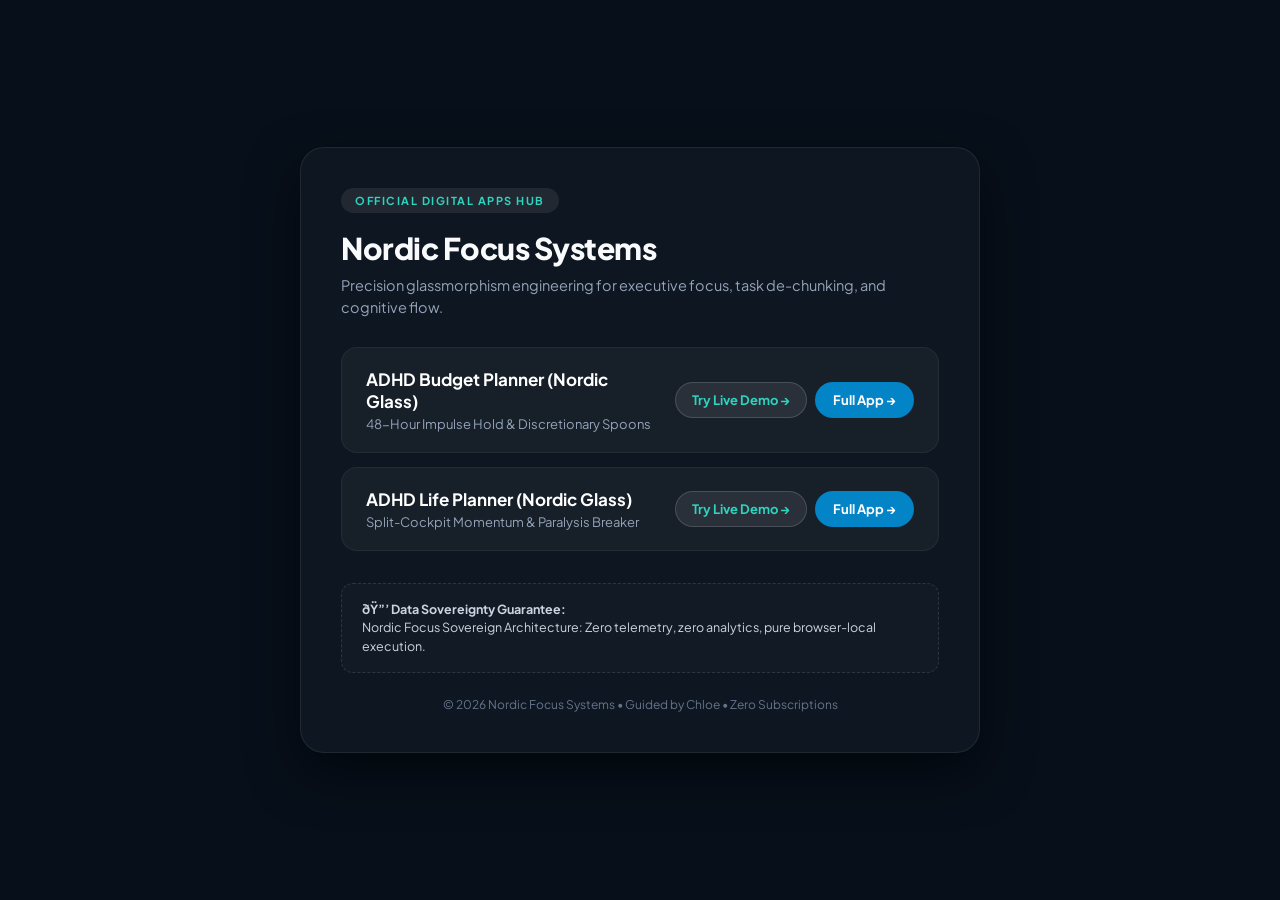
==== index.html @ 453ee56e "feat: publish tools and storefront" ====
﻿<!DOCTYPE html>
<html lang="en">
<head>
  <meta charset="utf-8">
  <meta name="viewport" content="width=device-width, initial-scale=1">
  <title>Nordic Focus Systems â€” Autonomous Executive Momentum Systems</title>
  <style>
    @import url('https://fonts.googleapis.com/css2?family=Plus+Jakarta+Sans:wght@400;500;600;700;800&display=swap');
    * { box-sizing: border-box; margin: 0; padding: 0; }
    body {
      font-family: 'Plus Jakarta Sans', -apple-system, sans-serif;
      background-color: #070f1a;
      color: #f8fafc;
      min-height: 100vh;
      display: flex;
      flex-direction: column;
      align-items: center;
      justify-content: center;
      padding: 32px 20px;
    }
    .container {
      max-width: 680px;
      width: 100%;
      background: rgba(255, 255, 255, 0.03);
      border: 1px solid rgba(255, 255, 255, 0.08);
      border-radius: 24px;
      padding: 40px;
      box-shadow: 0 20px 50px rgba(0,0,0,0.5);
    }
    .badge {
      display: inline-block;
      background: rgba(255, 255, 255, 0.08);
      color: #2dd4bf;
      font-size: 11px;
      font-weight: 700;
      text-transform: uppercase;
      letter-spacing: 1.5px;
      padding: 6px 14px;
      border-radius: 999px;
      margin-bottom: 16px;
    }
    h1 { font-size: 30px; font-weight: 800; margin-bottom: 8px; letter-spacing: -0.5px; }
    .tagline { font-size: 14.5px; color: #94a3b8; margin-bottom: 28px; line-height: 1.5; }
    .tool-list { display: flex; flex-direction: column; gap: 14px; margin-bottom: 32px; }
    .tool-card {
      background: rgba(255, 255, 255, 0.04);
      border: 1px solid rgba(255, 255, 255, 0.06);
      border-radius: 16px;
      padding: 20px 24px;
      display: flex;
      align-items: center;
      justify-content: space-between;
      gap: 16px;
      transition: all 0.2s ease;
    }
    .tool-card:hover {
      background: rgba(255, 255, 255, 0.07);
      border-color: #2dd4bf;
      transform: translateY(-2px);
    }
    .tool-info h3 { font-size: 17px; font-weight: 700; margin-bottom: 4px; color: #ffffff; }
    .tool-info p { font-size: 13px; color: #94a3b8; }
    .tool-actions { display: flex; align-items: center; gap: 8px; flex-shrink: 0; }
    .btn-demo {
      display: inline-block;
      background: rgba(255, 255, 255, 0.08);
      color: #2dd4bf;
      border: 1px solid rgba(255, 255, 255, 0.15);
      text-decoration: none;
      font-size: 13px;
      font-weight: 700;
      padding: 9px 16px;
      border-radius: 999px;
      white-space: nowrap;
      transition: all 0.2s;
    }
    .btn-demo:hover {
      background: rgba(255, 255, 255, 0.14);
      border-color: #2dd4bf;
    }
    .btn-launch {
      display: inline-block;
      background: #0284c7;
      color: #ffffff;
      text-decoration: none;
      font-size: 13px;
      font-weight: 700;
      padding: 10px 18px;
      border-radius: 999px;
      white-space: nowrap;
      transition: opacity 0.2s;
    }
    .btn-launch:hover { opacity: 0.9; }
    .pledge-box {
      background: rgba(255, 255, 255, 0.02);
      border: 1px dashed rgba(255, 255, 255, 0.12);
      border-radius: 12px;
      padding: 16px 20px;
      font-size: 12.5px;
      color: #cbd5e1;
      line-height: 1.5;
      margin-bottom: 24px;
    }
    .footer { text-align: center; font-size: 12px; color: #64748b; }
    @media (max-width: 580px) {
      .container { padding: 24px 20px; }
      .tool-card { flex-direction: column; align-items: flex-start; }
      .btn-launch { width: 100%; text-align: center; }
    }
  </style>
</head>
<body>
  <div class="container">
    <span class="badge">Official Digital Apps Hub</span>
    <h1>Nordic Focus Systems</h1>
    <p class="tagline">Precision glassmorphism engineering for executive focus, task de-chunking, and cognitive flow.</p>

    <div class="tool-list">
      <div class="tool-card">
        <div class="tool-info">
          <h3>ADHD Budget Planner (Nordic Glass)</h3>
          <p>48-Hour Impulse Hold & Discretionary Spoons</p>
        </div>
        <div class="tool-actions">
          <a href="./adhd-budget-planner-2/demo/" class="btn-demo" target="_blank">Try Live Demo &rarr;</a>
          <a href="./adhd-budget-planner-2/" class="btn-launch" target="_blank">Full App &rarr;</a>
        </div>
      </div>      <div class="tool-card">
        <div class="tool-info">
          <h3>ADHD Life Planner (Nordic Glass)</h3>
          <p>Split-Cockpit Momentum & Paralysis Breaker</p>
        </div>
        <div class="tool-actions">
          <a href="./adhd-life-planner-2/demo/" class="btn-demo" target="_blank">Try Live Demo &rarr;</a>
          <a href="./adhd-life-planner-2/" class="btn-launch" target="_blank">Full App &rarr;</a>
        </div>
      </div>
    </div>

    <div class="pledge-box">
      <strong>ðŸ”’ Data Sovereignty Guarantee:</strong><br>
      Nordic Focus Sovereign Architecture: Zero telemetry, zero analytics, pure browser-local execution.
    </div>

    <div class="footer">
      &copy; 2026 Nordic Focus Systems &bull; Guided by Chloe &bull; Zero Subscriptions
    </div>
  </div>
</body>
</html>
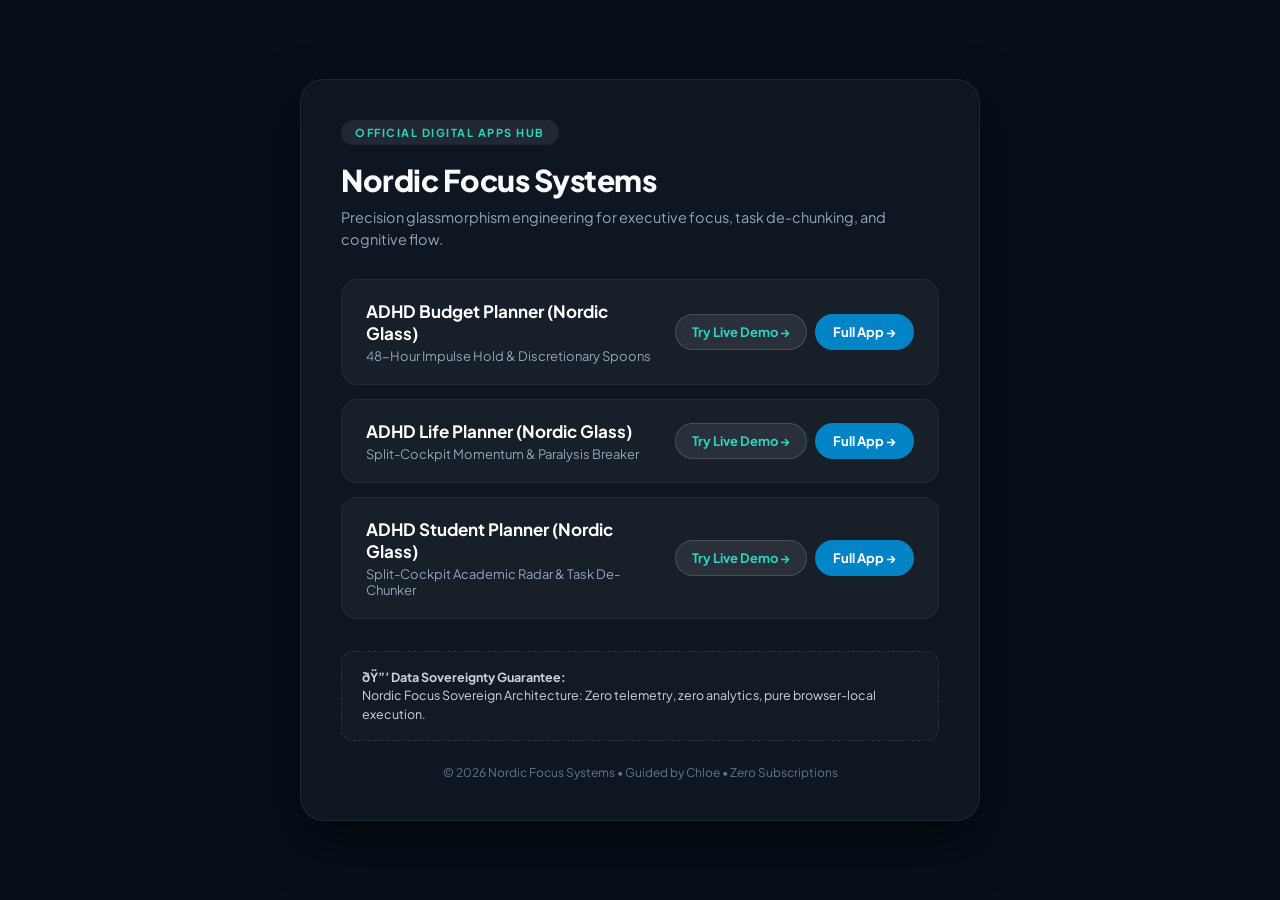
==== commit 05412c9a: "feat: publish tools and storefront" ====
--- a/index.html
+++ b/index.html
@@ -134,6 +134,15 @@
           <a href="./adhd-life-planner-2/demo/" class="btn-demo" target="_blank">Try Live Demo &rarr;</a>
           <a href="./adhd-life-planner-2/" class="btn-launch" target="_blank">Full App &rarr;</a>
         </div>
+      </div>      <div class="tool-card">
+        <div class="tool-info">
+          <h3>ADHD Student Planner (Nordic Glass)</h3>
+          <p>Split-Cockpit Academic Radar & Task De-Chunker</p>
+        </div>
+        <div class="tool-actions">
+          <a href="./adhd-student-planner-2/demo/" class="btn-demo" target="_blank">Try Live Demo &rarr;</a>
+          <a href="./adhd-student-planner-2/" class="btn-launch" target="_blank">Full App &rarr;</a>
+        </div>
       </div>
     </div>
 
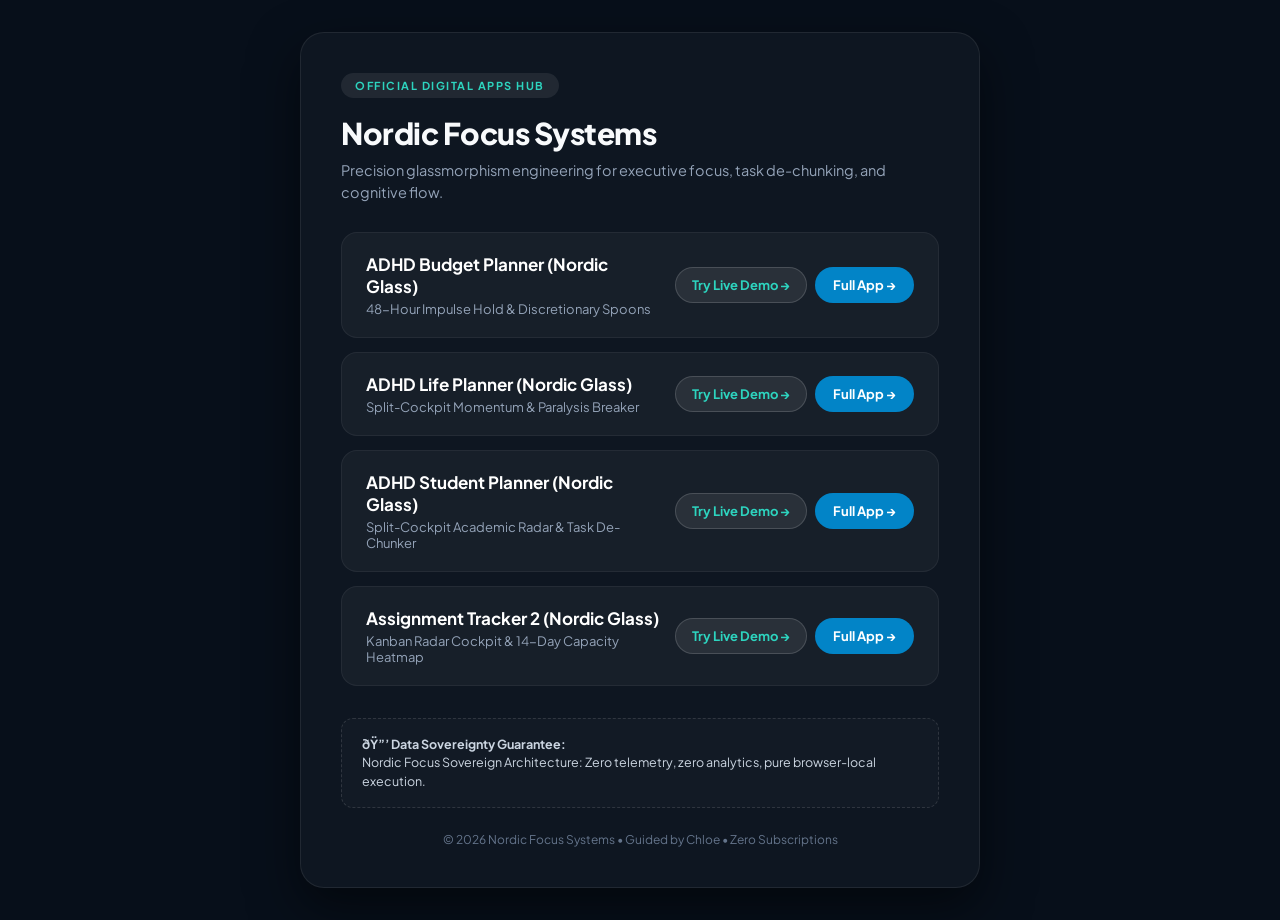
==== commit a67a59aa: "feat: publish tools and storefront" ====
--- a/index.html
+++ b/index.html
@@ -143,6 +143,15 @@
           <a href="./adhd-student-planner-2/demo/" class="btn-demo" target="_blank">Try Live Demo &rarr;</a>
           <a href="./adhd-student-planner-2/" class="btn-launch" target="_blank">Full App &rarr;</a>
         </div>
+      </div>      <div class="tool-card">
+        <div class="tool-info">
+          <h3>Assignment Tracker 2 (Nordic Glass)</h3>
+          <p>Kanban Radar Cockpit & 14-Day Capacity Heatmap</p>
+        </div>
+        <div class="tool-actions">
+          <a href="./assignment-tracker-2/demo/" class="btn-demo" target="_blank">Try Live Demo &rarr;</a>
+          <a href="./assignment-tracker-2/" class="btn-launch" target="_blank">Full App &rarr;</a>
+        </div>
       </div>
     </div>
 
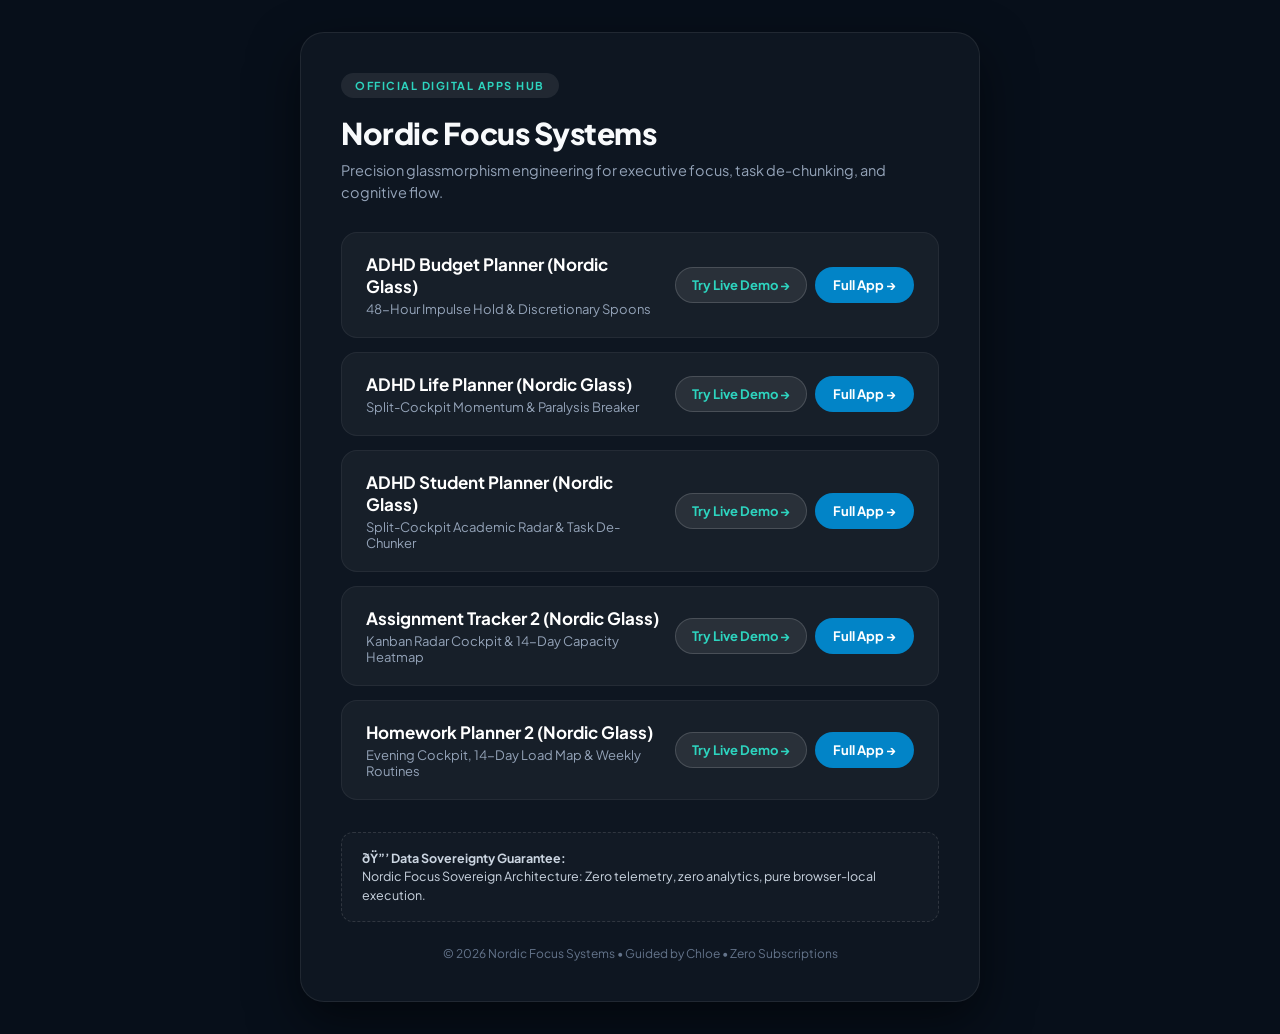
==== commit 487c7f67: "feat: publish tools and storefront" ====
--- a/index.html
+++ b/index.html
@@ -152,6 +152,15 @@
           <a href="./assignment-tracker-2/demo/" class="btn-demo" target="_blank">Try Live Demo &rarr;</a>
           <a href="./assignment-tracker-2/" class="btn-launch" target="_blank">Full App &rarr;</a>
         </div>
+      </div>      <div class="tool-card">
+        <div class="tool-info">
+          <h3>Homework Planner 2 (Nordic Glass)</h3>
+          <p>Evening Cockpit, 14-Day Load Map & Weekly Routines</p>
+        </div>
+        <div class="tool-actions">
+          <a href="./homework-planner-2/demo/" class="btn-demo" target="_blank">Try Live Demo &rarr;</a>
+          <a href="./homework-planner-2/" class="btn-launch" target="_blank">Full App &rarr;</a>
+        </div>
       </div>
     </div>
 
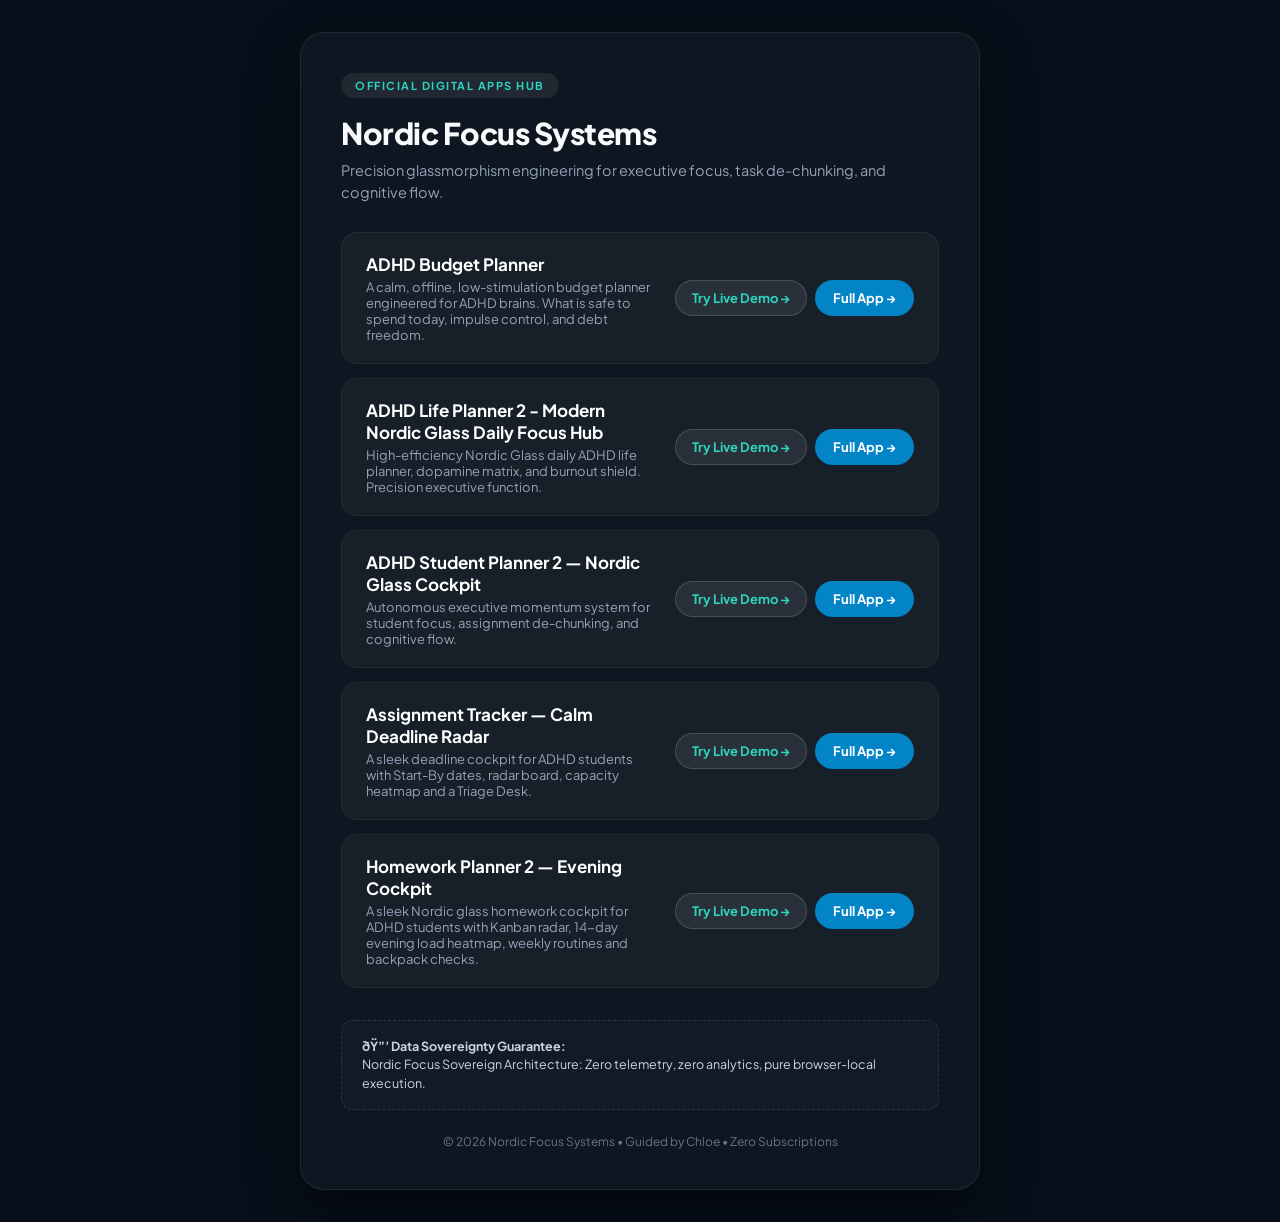
==== commit 780579e0: "feat: publish tools and storefront" ====
--- a/index.html
+++ b/index.html
@@ -118,8 +118,8 @@
     <div class="tool-list">
       <div class="tool-card">
         <div class="tool-info">
-          <h3>ADHD Budget Planner (Nordic Glass)</h3>
-          <p>48-Hour Impulse Hold & Discretionary Spoons</p>
+          <h3>ADHD Budget Planner</h3>
+          <p>A calm, offline, low-stimulation budget planner engineered for ADHD brains. What is safe to spend today, impulse control, and debt freedom.</p>
         </div>
         <div class="tool-actions">
           <a href="./adhd-budget-planner-2/demo/" class="btn-demo" target="_blank">Try Live Demo &rarr;</a>
@@ -127,8 +127,8 @@
         </div>
       </div>      <div class="tool-card">
         <div class="tool-info">
-          <h3>ADHD Life Planner (Nordic Glass)</h3>
-          <p>Split-Cockpit Momentum & Paralysis Breaker</p>
+          <h3>ADHD Life Planner 2 - Modern Nordic Glass Daily Focus Hub</h3>
+          <p>High-efficiency Nordic Glass daily ADHD life planner, dopamine matrix, and burnout shield. Precision executive function.</p>
         </div>
         <div class="tool-actions">
           <a href="./adhd-life-planner-2/demo/" class="btn-demo" target="_blank">Try Live Demo &rarr;</a>
@@ -136,8 +136,8 @@
         </div>
       </div>      <div class="tool-card">
         <div class="tool-info">
-          <h3>ADHD Student Planner (Nordic Glass)</h3>
-          <p>Split-Cockpit Academic Radar & Task De-Chunker</p>
+          <h3>ADHD Student Planner 2 — Nordic Glass Cockpit</h3>
+          <p>Autonomous executive momentum system for student focus, assignment de-chunking, and cognitive flow.</p>
         </div>
         <div class="tool-actions">
           <a href="./adhd-student-planner-2/demo/" class="btn-demo" target="_blank">Try Live Demo &rarr;</a>
@@ -145,8 +145,8 @@
         </div>
       </div>      <div class="tool-card">
         <div class="tool-info">
-          <h3>Assignment Tracker 2 (Nordic Glass)</h3>
-          <p>Kanban Radar Cockpit & 14-Day Capacity Heatmap</p>
+          <h3>Assignment Tracker — Calm Deadline Radar</h3>
+          <p>A sleek deadline cockpit for ADHD students with Start-By dates, radar board, capacity heatmap and a Triage Desk.</p>
         </div>
         <div class="tool-actions">
           <a href="./assignment-tracker-2/demo/" class="btn-demo" target="_blank">Try Live Demo &rarr;</a>
@@ -154,8 +154,8 @@
         </div>
       </div>      <div class="tool-card">
         <div class="tool-info">
-          <h3>Homework Planner 2 (Nordic Glass)</h3>
-          <p>Evening Cockpit, 14-Day Load Map & Weekly Routines</p>
+          <h3>Homework Planner 2 — Evening Cockpit</h3>
+          <p>A sleek Nordic glass homework cockpit for ADHD students with Kanban radar, 14-day evening load heatmap, weekly routines and backpack checks.</p>
         </div>
         <div class="tool-actions">
           <a href="./homework-planner-2/demo/" class="btn-demo" target="_blank">Try Live Demo &rarr;</a>
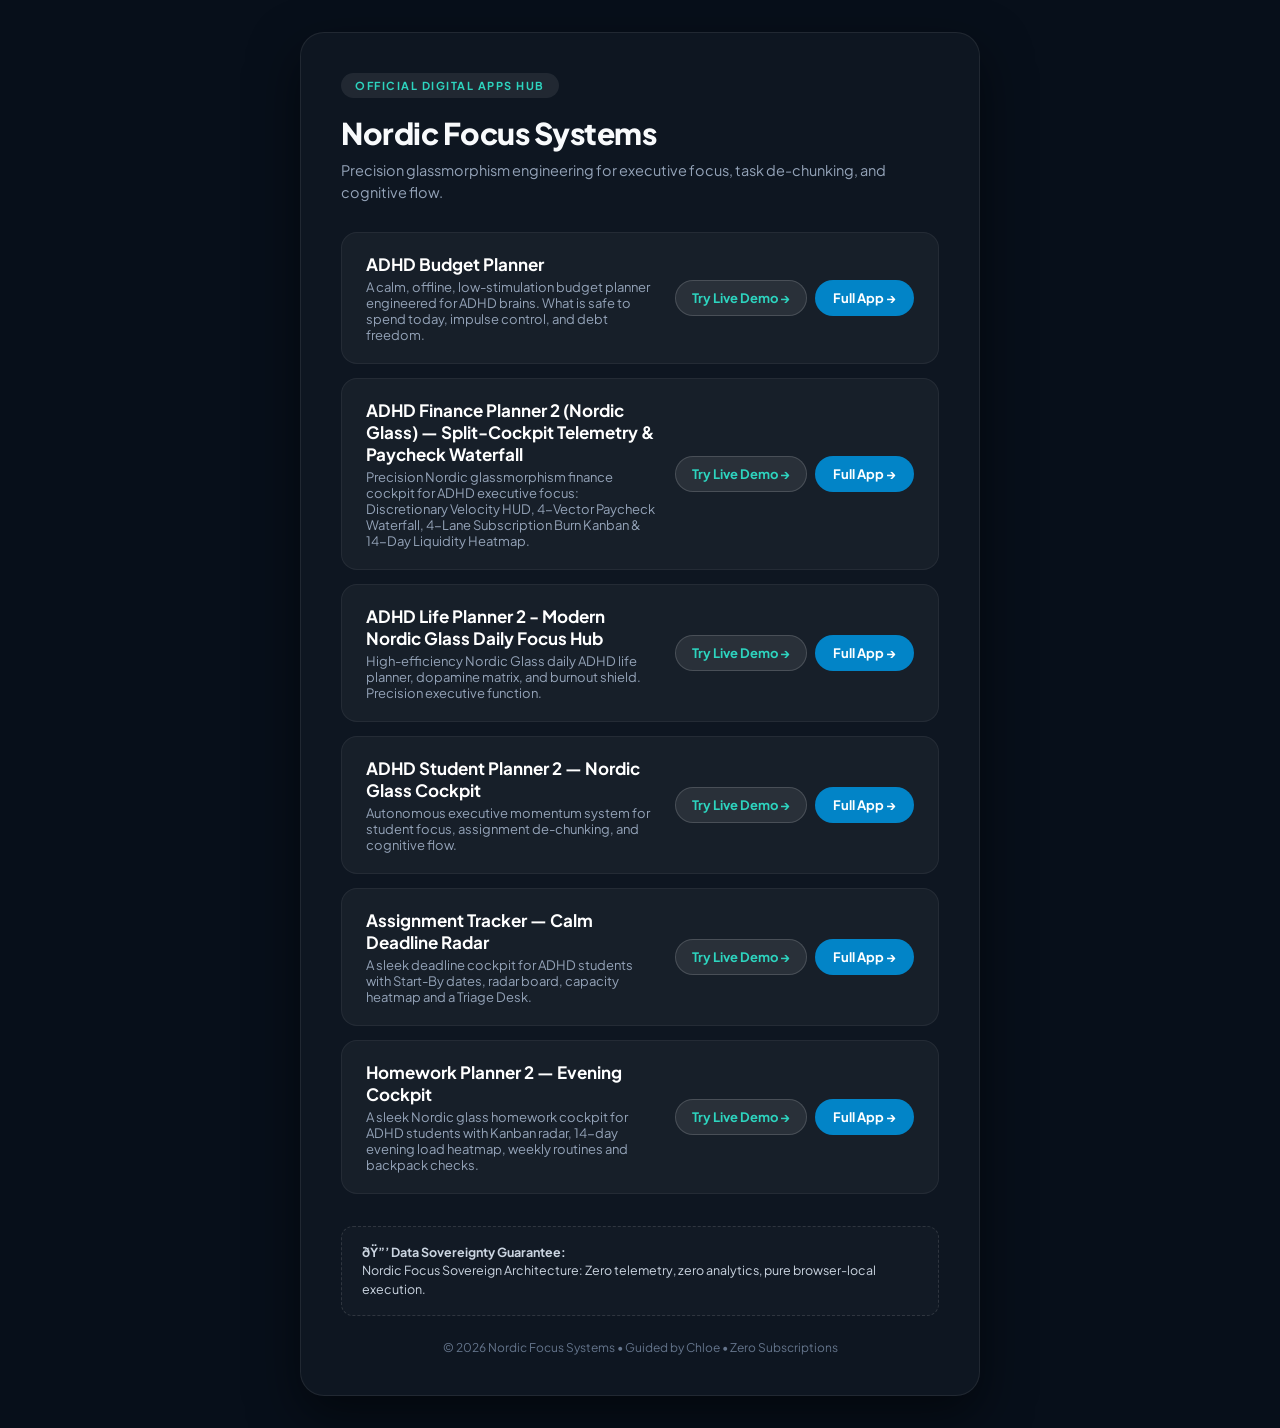
==== commit b5040b37: "feat: publish tools and storefront" ====
--- a/index.html
+++ b/index.html
@@ -127,6 +127,15 @@
         </div>
       </div>      <div class="tool-card">
         <div class="tool-info">
+          <h3>ADHD Finance Planner 2 (Nordic Glass) — Split-Cockpit Telemetry & Paycheck Waterfall</h3>
+          <p>Precision Nordic glassmorphism finance cockpit for ADHD executive focus: Discretionary Velocity HUD, 4-Vector Paycheck Waterfall, 4-Lane Subscription Burn Kanban & 14-Day Liquidity Heatmap.</p>
+        </div>
+        <div class="tool-actions">
+          <a href="./adhd-finance-planner-2/demo/" class="btn-demo" target="_blank">Try Live Demo &rarr;</a>
+          <a href="./adhd-finance-planner-2/" class="btn-launch" target="_blank">Full App &rarr;</a>
+        </div>
+      </div>      <div class="tool-card">
+        <div class="tool-info">
           <h3>ADHD Life Planner 2 - Modern Nordic Glass Daily Focus Hub</h3>
           <p>High-efficiency Nordic Glass daily ADHD life planner, dopamine matrix, and burnout shield. Precision executive function.</p>
         </div>
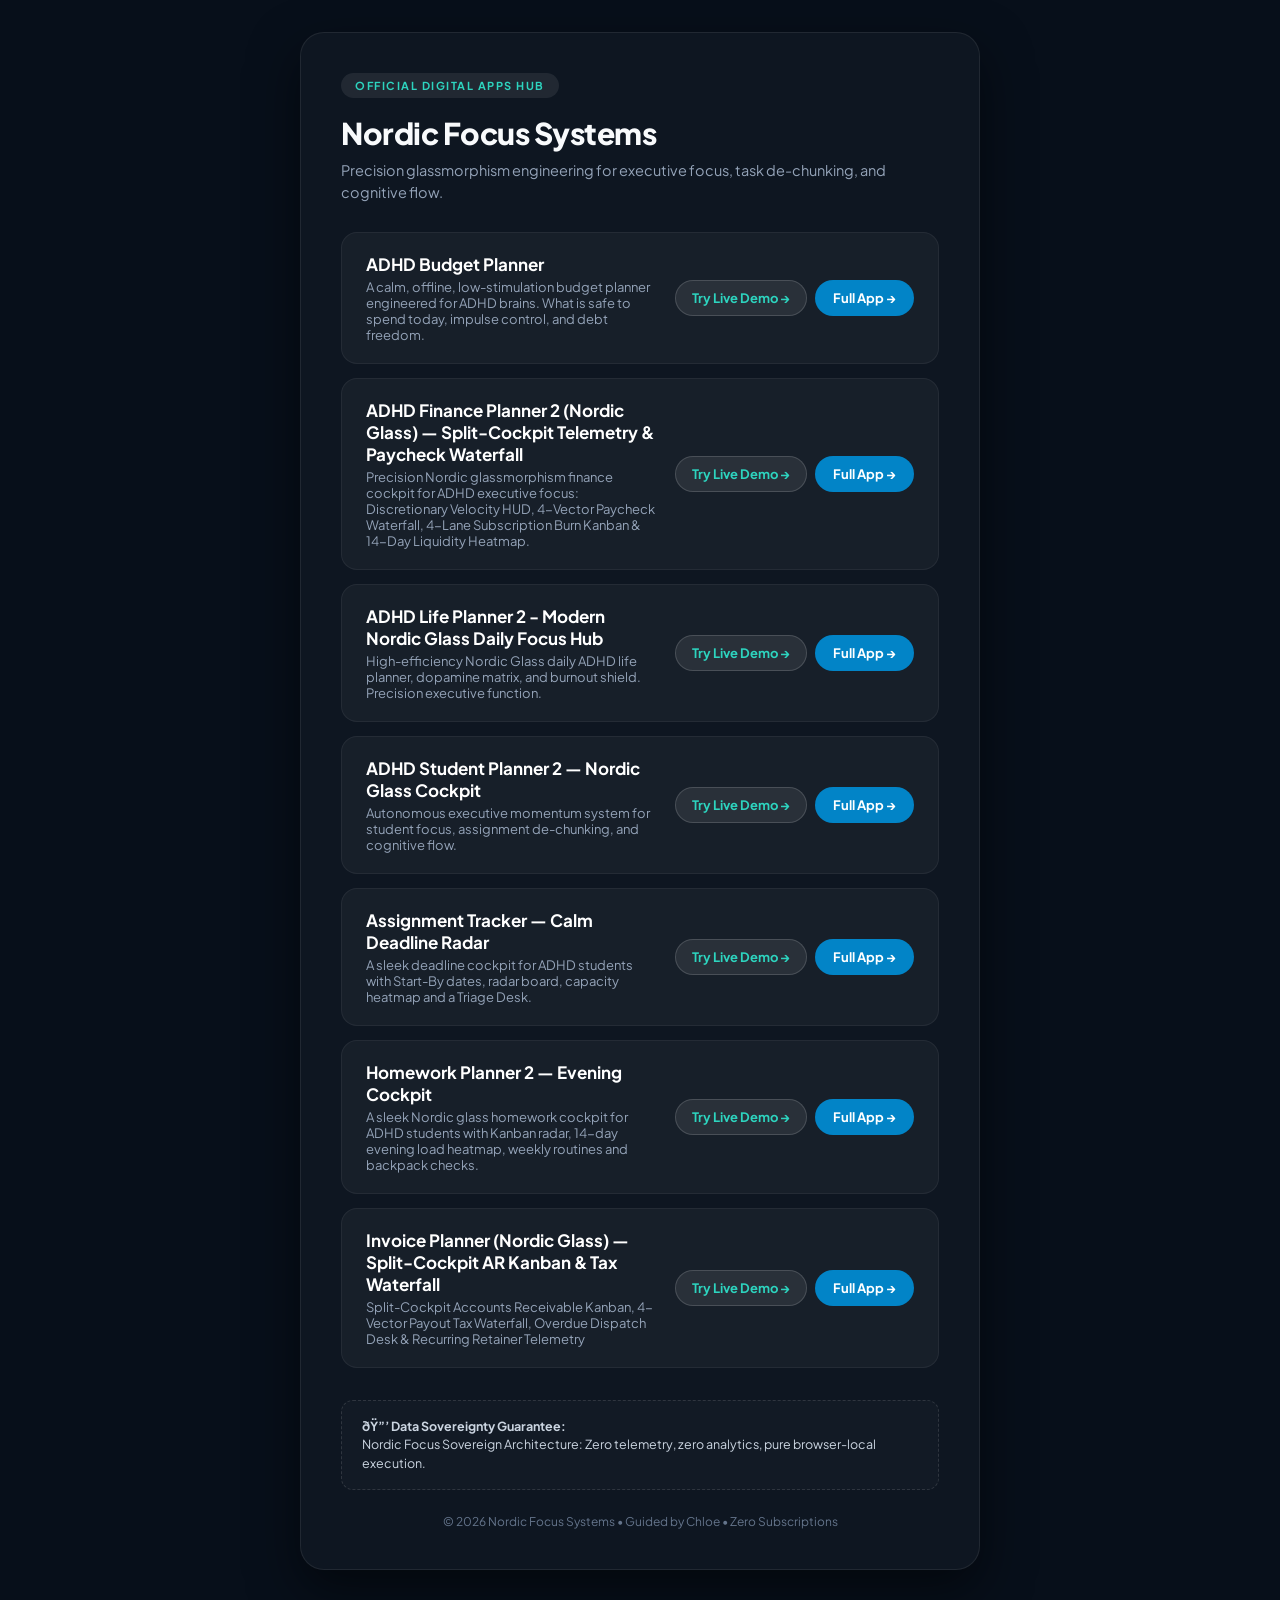
==== commit c66b44ae: "feat: publish tools and storefront" ====
--- a/index.html
+++ b/index.html
@@ -170,6 +170,15 @@
           <a href="./homework-planner-2/demo/" class="btn-demo" target="_blank">Try Live Demo &rarr;</a>
           <a href="./homework-planner-2/" class="btn-launch" target="_blank">Full App &rarr;</a>
         </div>
+      </div>      <div class="tool-card">
+        <div class="tool-info">
+          <h3>Invoice Planner (Nordic Glass) — Split-Cockpit AR Kanban & Tax Waterfall</h3>
+          <p>Split-Cockpit Accounts Receivable Kanban, 4-Vector Payout Tax Waterfall, Overdue Dispatch Desk & Recurring Retainer Telemetry</p>
+        </div>
+        <div class="tool-actions">
+          <a href="./invoice-planner-2/demo/" class="btn-demo" target="_blank">Try Live Demo &rarr;</a>
+          <a href="./invoice-planner-2/" class="btn-launch" target="_blank">Full App &rarr;</a>
+        </div>
       </div>
     </div>
 
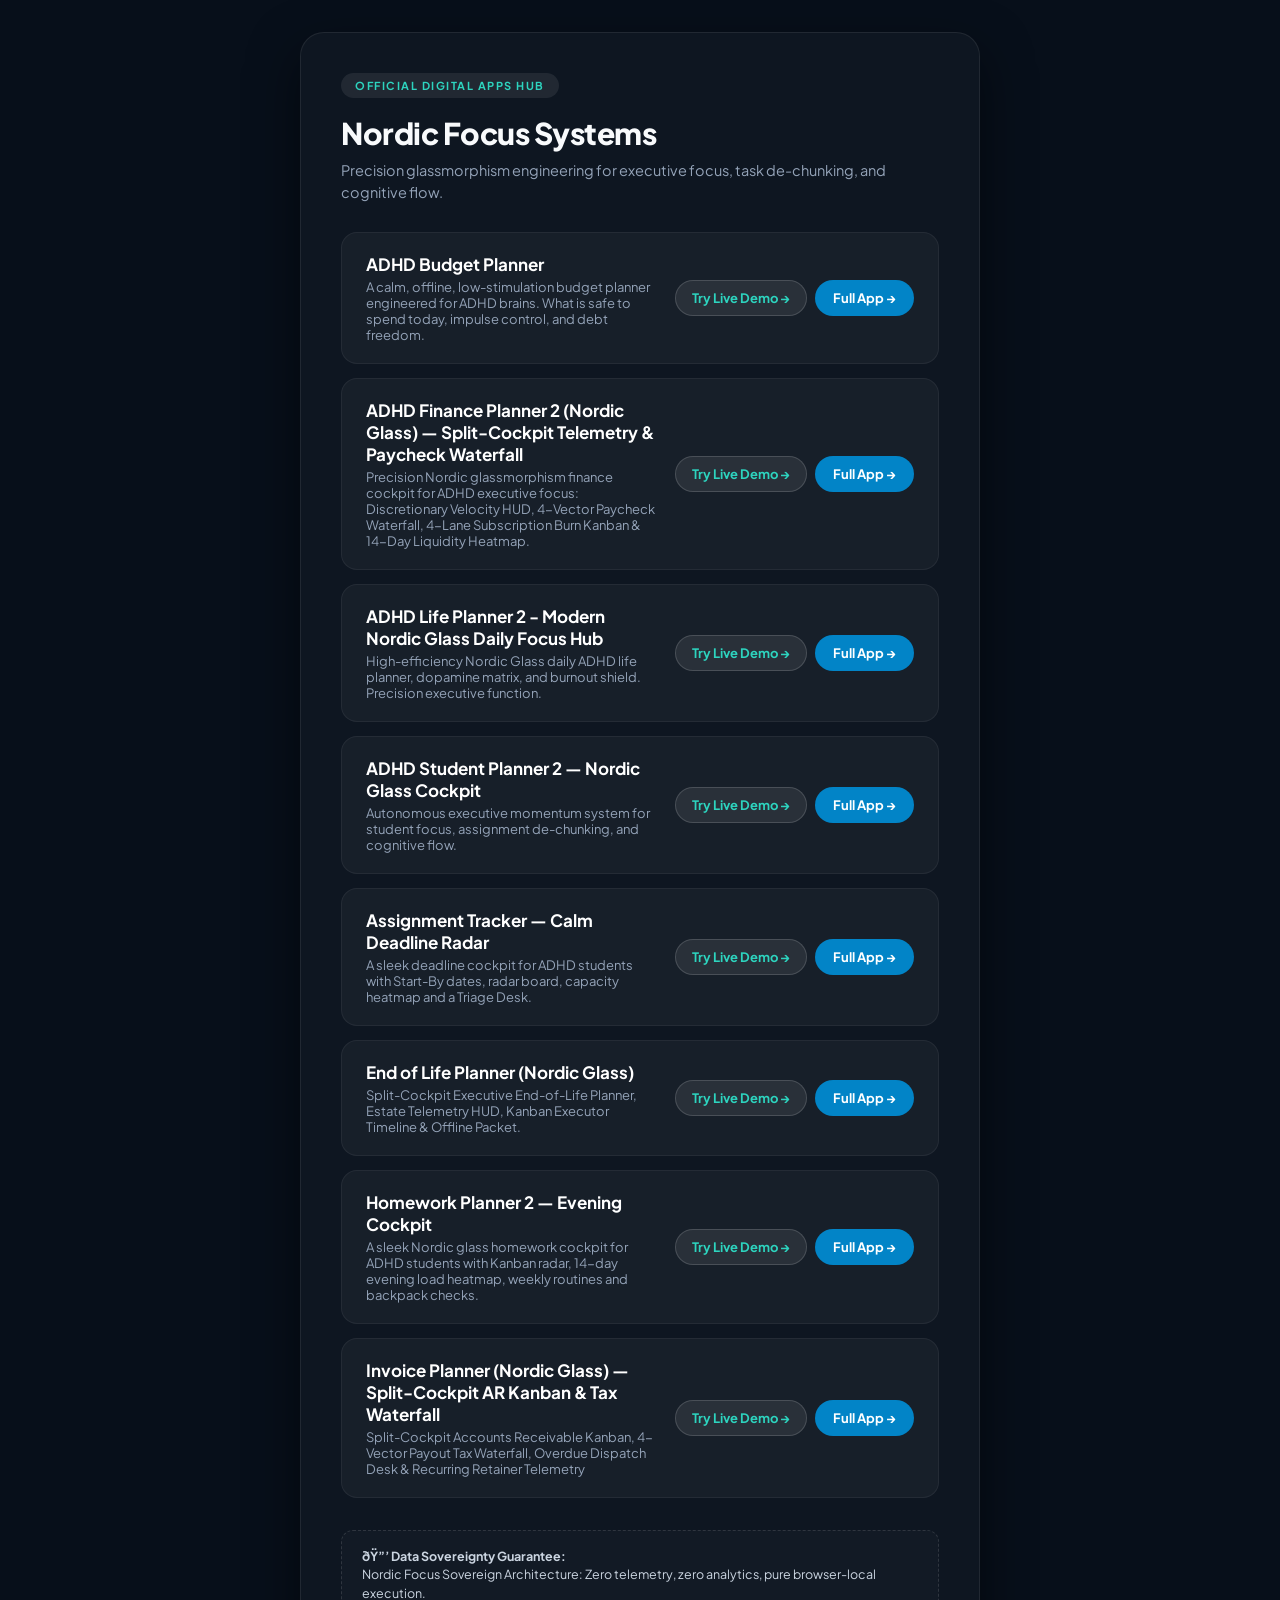
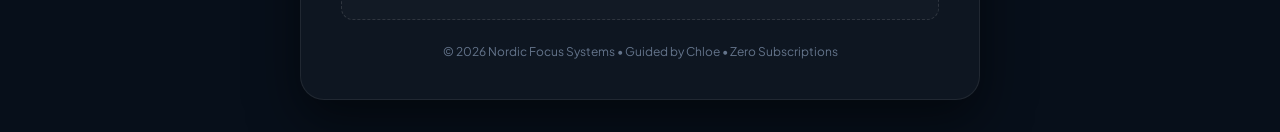
==== commit 160580b3: "feat: publish tools and storefront" ====
--- a/index.html
+++ b/index.html
@@ -163,6 +163,15 @@
         </div>
       </div>      <div class="tool-card">
         <div class="tool-info">
+          <h3>End of Life Planner (Nordic Glass)</h3>
+          <p>Split-Cockpit Executive End-of-Life Planner, Estate Telemetry HUD, Kanban Executor Timeline & Offline Packet.</p>
+        </div>
+        <div class="tool-actions">
+          <a href="./end-of-life-planner-2/demo/" class="btn-demo" target="_blank">Try Live Demo &rarr;</a>
+          <a href="./end-of-life-planner-2/" class="btn-launch" target="_blank">Full App &rarr;</a>
+        </div>
+      </div>      <div class="tool-card">
+        <div class="tool-info">
           <h3>Homework Planner 2 — Evening Cockpit</h3>
           <p>A sleek Nordic glass homework cockpit for ADHD students with Kanban radar, 14-day evening load heatmap, weekly routines and backpack checks.</p>
         </div>
